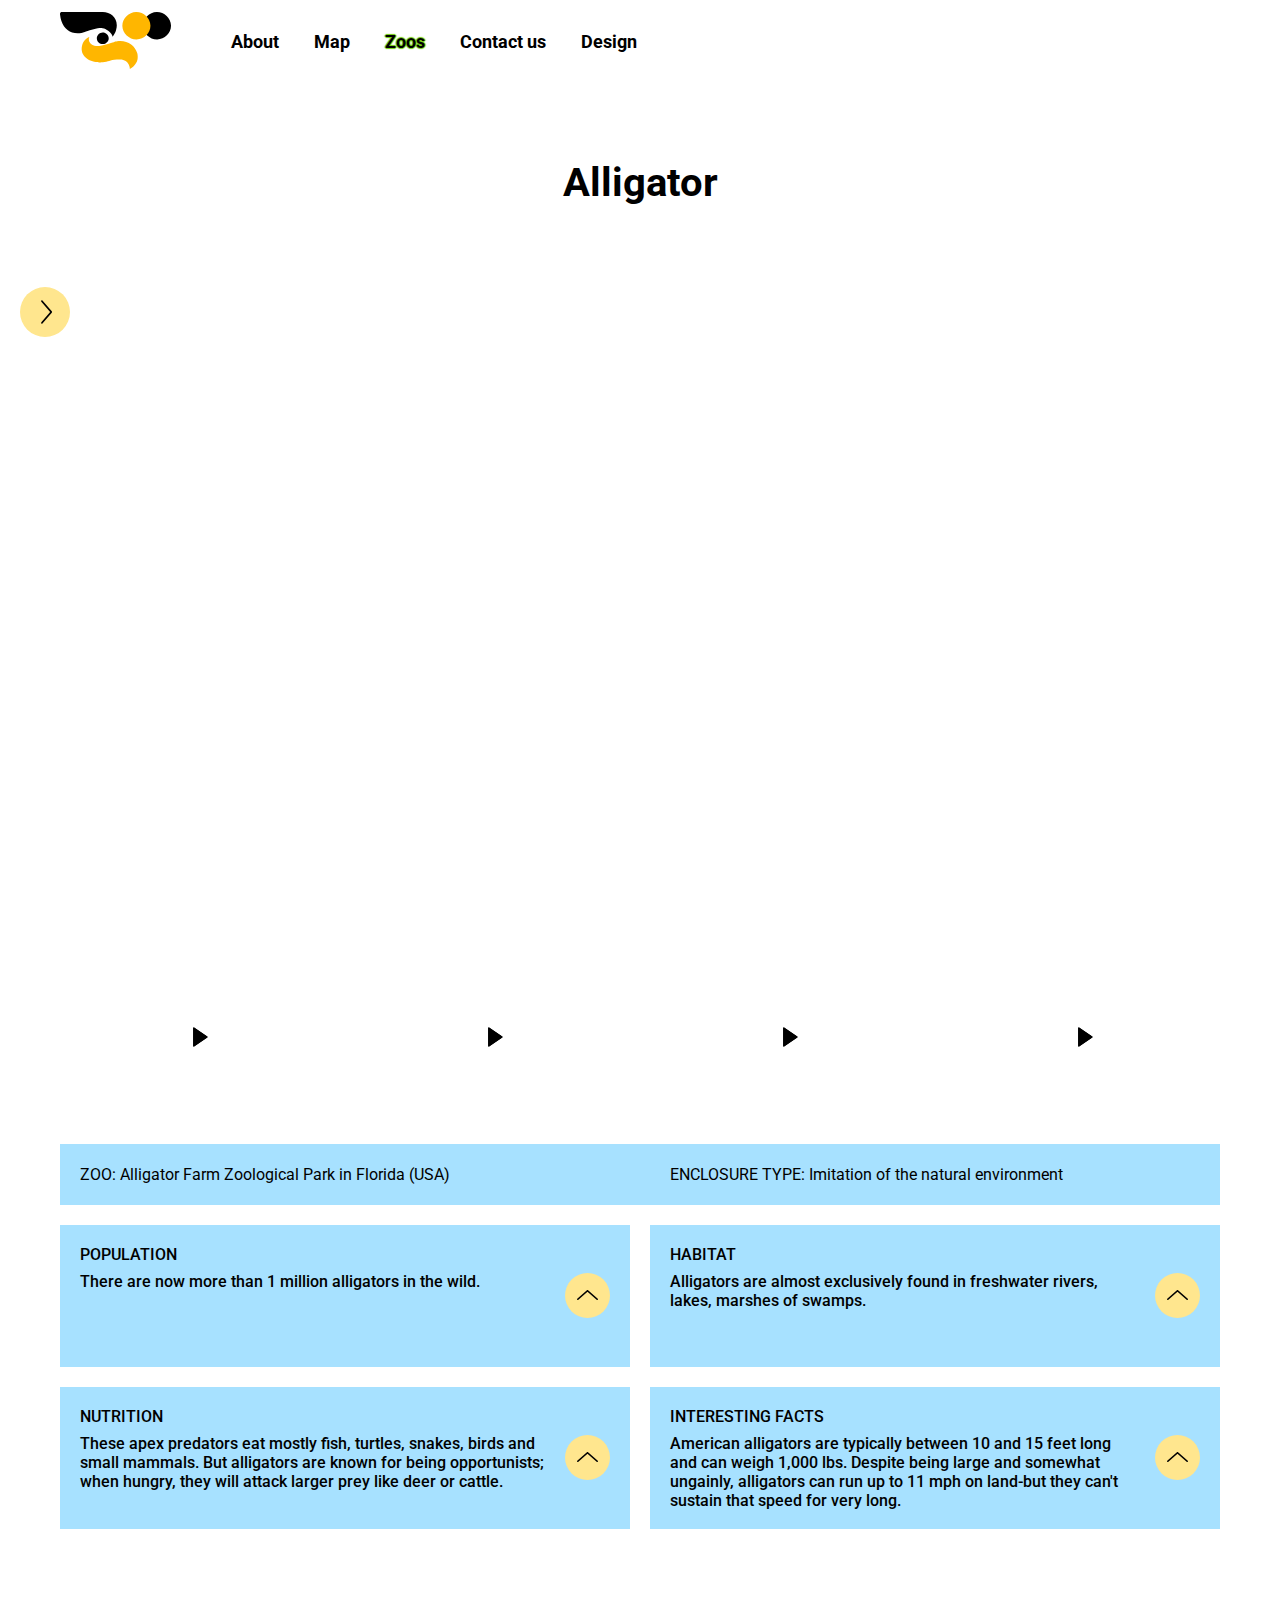
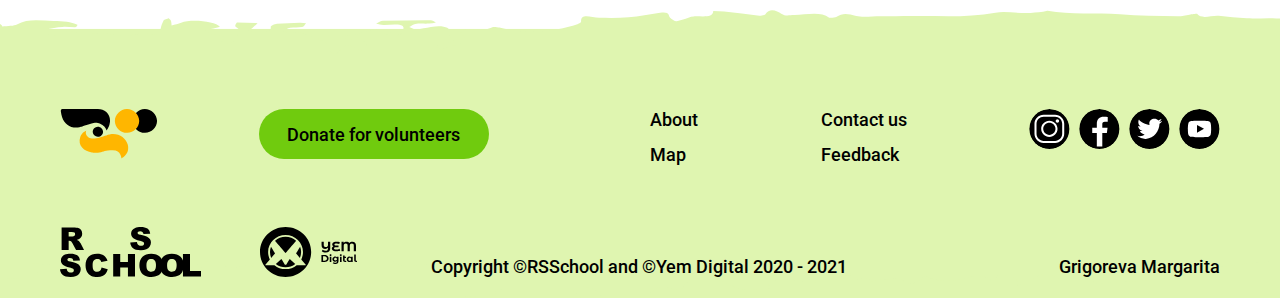
==== pages/alligator.html @ 7d09bd79 "init: add project layout files" ====
<!DOCTYPE html>
<html lang="en">
<head>
  <meta charset="utf-8">
  <meta name="viewport" content="width=device-width, initial-scale=1.0">
  <meta http-equiv="X-UA-Compatible" content="IE=edge">
  <title>Online zoo - Alligator</title>
  <link rel="shortcut icon" href="../assets/favicon.png" type="image/png">
  <link rel="stylesheet" href="./zoos.css">
  <link rel="stylesheet" href="https://fonts.googleapis.com/css2?family=Open+Sans&family=Roboto&display=swap">
</head>
<body>
  <header class="header">
    <div class="container">
      <div class="header__inner">
        <div class="header__logo">
          <a href="../index.html"><img src="../assets/logo.svg" alt="Online zoo logo"></a>
          <h1>Online zoo</h1>
        </div>
        <nav class="nav">
          <a class="nav__link" href="../index.html">About</a>
          <a class="nav__link" href="./map.html">Map</a>
          <a class="nav__link active" href="#">Zoos</a>
          <a class="nav__link" href="./404.html">Contact us</a>
          <a class="nav__link" href="https://www.figma.com/file/aBvQMVmI665DtzprpiniuH/online-zoo" target="_blank">Design</a>
        </nav>
        <button class="burger"><img src="../assets/burger.svg" alt="burger"></button>
      </div>
    </div>
  </header>
  <aside class="aside">
    <div class="aside__nav aside__tooltip">
      <img src="./assets/aside-alligator-active.png" alt="Alligator">
      <span class="aside__tooltiptext">ALLIGATOR, Florida, USA</span>
    </div>
    <div class="aside__nav aside__tooltip">
      <a href="./panda.html"><img src="./assets/aside-panda.png" alt="Panda"></a>
      <span class="aside__tooltiptext">PANDA,<br>China</span>
    </div>
    <div class="aside__nav aside__tooltip">
      <a href="./eagle.html"><img src="./assets/aside-eagle.png" alt="Eagle"></a>
      <span class="aside__tooltiptext">EAGLE, California, USA</span>
    </div>
    <div class="aside__nav aside__tooltip">
      <a href="./gorilla.html"><img src="./assets/aside-gorilla.png" alt="Gorilla"></a>
      <span class="aside__tooltiptext">GORILLA, Eastern DRC</span>
    </div>
    <div class="aside__nav aside__tooltip">
      <a href="../index.html#feed"><img class="feed" src="./assets/aside-feed.svg" alt="Feed"></a>
      <span class="aside__tooltiptext">Pay<br>and feed</span>
    </div>
  </aside>
  <button class="aside__btn"><img class="menu" src="../assets/arrow-right.svg" alt="arrow"></button>
  <main class="main">
    <div class="container">
      <h2>Alligator</h2>
      <div class="animal">
        <iframe width="1160" height="653" src="https://www.youtube.com/embed/LHtzZf4T7xw?si=VNmzpisFEjbjn2ty" title="YouTube video player" allow="accelerometer; autoplay; clipboard-write; encrypted-media; gyroscope; picture-in-picture" allowfullscreen></iframe>
      </div>
      <div class="preview">
        <div class="animal__small">
          <iframe width="275" height="155" src="https://www.youtube.com/embed/SBeAji2YurQ" title="YouTube video player" allow="accelerometer; autoplay; clipboard-write; encrypted-media; gyroscope; picture-in-picture" allowfullscreen></iframe>
          <div class="overlay">
            <button class="overlay__btn"></button>
            <p>Life</p>
          </div>
        </div>
        <div class="animal__small">
          <iframe width="275" height="155" src="https://www.youtube.com/embed/IL4P-P6E9Ak" title="YouTube video player" allow="accelerometer; autoplay; clipboard-write; encrypted-media; gyroscope; picture-in-picture" allowfullscreen></iframe>
          <div class="overlay">
            <button class="overlay__btn"></button>
            <p>Life</p>
          </div>
        </div>
        <div class="animal__small">
          <iframe width="275" height="155" src="https://www.youtube.com/embed/C4Ioqoo_Ao8" title="YouTube video player" allow="accelerometer; autoplay; clipboard-write; encrypted-media; gyroscope; picture-in-picture" allowfullscreen></iframe>
          <div class="overlay">
            <button class="overlay__btn"></button>
            <p>Life</p>
          </div>
        </div>
        <div class="animal__small">
          <iframe width="275" height="155" src="https://www.youtube.com/embed/jGOgAIYVVQE" title="YouTube video player" allow="accelerometer; autoplay; clipboard-write; encrypted-media; gyroscope; picture-in-picture" allowfullscreen></iframe>
          <div class="overlay">
            <button class="overlay__btn"></button>
            <p>Life</p>
          </div>
        </div>
      </div>
      <div class="information">
        <div class="information__intro">
          <div class="information__block">
            <p>ZOO: Alligator Farm Zoological Park in Florida (USA)</p>
          </div>
          <div class="information__block">
            <p>ENCLOSURE TYPE: Imitation of the natural environment</p>
          </div>
        </div>
        <div class="accordion">
          <div class="accordion__item">
            <div class="accordion__header">
              <div class="accordion__title">POPULATION</div>
            </div>
            <div class="accordion__content">
              <p>There are now more than 1 million alligators in the wild.</p>
            </div>
          </div>
          <button class="accordion__btn"><img src="./assets/spoiler-close-arrow.svg" alt="Arrow"></button>
        </div>
        <div class="accordion">
          <div class="accordion__item">
            <div class="accordion__header">
              <div class="accordion__title">HABITAT</div>
            </div>
            <div class="accordion__content">
              <p>Alligators are almost exclusively found in freshwater rivers, lakes, marshes of swamps.</p>
            </div>
          </div>
          <button class="accordion__btn"><img src="./assets/spoiler-close-arrow.svg" alt="Arrow"></button>
        </div>
        <div class="accordion">
          <div class="accordion__item">
            <div class="accordion__header">
              <div class="accordion__title">NUTRITION</div>
            </div>
            <div class="accordion__content">
              <p>These apex predators eat mostly fish, turtles, snakes, birds and small mammals. But alligators are known for being opportunists; when hungry, they will attack larger prey like deer or cattle.</p>
            </div>
          </div>
          <button class="accordion__btn"><img src="./assets/spoiler-close-arrow.svg" alt="Arrow"></button>
        </div>
        <div class="accordion">
          <div class="accordion__item">
            <div class="accordion__header">
              <div class="accordion__title">INTERESTING FACTS</div>
            </div>
            <div class="accordion__content">
              <p>American alligators are typically between 10 and 15 feet long and can weigh 1,000 lbs. Despite being large and somewhat ungainly, alligators can run up to 11 mph on land-but they can't sustain that speed for very long.</p>
            </div>
          </div>
          <button class="accordion__btn"><img src="./assets/spoiler-close-arrow.svg" alt="Arrow"></button>
        </div>
      </div>
    </div>
  </main>
  <footer class="footer">
    <div class="container">
      <div class="footer__top">
        <a class="footer__logo" href="../index.html"><img src="../assets/footer-logo-zoo.svg" alt="Online zoo footer logo"></a>
        <button class="btn donate__btn">Donate for volunteers</button>
        <div class="footer__nav">
          <a class="footer__link" href="../index.html">About</a>
          <a class="footer__link" href="./map.html">Map</a>
        </div>
        <div class="footer__nav">
          <a class="footer__link" href="./404.html">Contact us</a>
          <a class="footer__link" href="../index.html#testimonials">Feedback</a>
        </div>
        <div class="social">
          <a href="https://www.instagram.com/" target="_blank"><img src="../assets/footer-icon-instagram.svg" alt="Insagram"></a>
          <a href="https://www.facebook.com/" target="_blank"><img src="../assets/footer-icon-facebook.svg" alt="Facebook"></a>
          <a href="https://twitter.com/" target="_blank"><img src="../assets/footer-icon-twitter.svg" alt="Twitter"></a>
          <a href="https://www.youtube.com/" target="_blank"><img src="../assets/footer-icon-youtube.svg" alt="Youtube"></a>
        </div>
      </div>
      <div class="footer__bottom">
        <div class="rs-logo tooltip">
          <img src="../assets/footer-logo-rs.svg" alt="RSSchool logo">
          <span class="tooltiptext">RSSchool</span>
        </div>
        <div class="yem-logo tooltip">
          <img src="../assets/footer-logo-yem.svg" alt="Yem Digital logo">
          <span class="tooltiptext">Yem Digital</span>
        </div>
        <button class="btn donate__btn-mobile">Donate for volunteers</button>
        <div class="copyright">
          <span>Copyright &copy;RSSchool <span class="copy__and">and </span>&copy;Yem Digital 2020 - 2021</span>
          <span>Grigoreva Margarita</span>
        </div>
      </div>
    </div>
  </footer>
</body>
</html>
---- pages/zoos.css ----
*,
*::before,
*::after {
  margin: 0;
  padding: 0;
  box-sizing: border-box;
  outline: none;
}

body {
  font-family: "Roboto", Arial, Helvetica, sans-serif;
  color: #000;
}

h1 {
  width: 1px;
  height: 1px;
  overflow: hidden;
}

.container {
  margin: 0 auto;
  width: 100%;
  max-width: 1160px;
  height: inherit;
  overflow: hidden;
}

.header {
  width: 100%;
  height: 80px;
  position: absolute;
  top: 0;
  left: 0;
  z-index: 1000;
}

.header__inner {
  padding-top: 12px;
  display: flex;
  align-items: center;
}

.nav {
  margin-left: 59px;
  display: flex;
  font-size: 18px;
  font-weight: 700;
}

.nav__link {
  margin-top: -3px;
  margin-right: 35px;
  text-decoration: none;
  color: #000;
  transition: 0.3s ease-in-out;
}

.nav__link:last-child {
  margin-right: 0;
}

.active {
  pointer-events: none;
}

.nav__link:nth-child(3) {
  text-shadow: 1px 0 1px #70CB0E,
  0 1px 1px #70CB0E,
  -1px 0 1px #70CB0E,
  0 -1px 1px #70CB0E;
}

.nav__link:hover {
  text-shadow: 1px 0 1px #70CB0E,
  0 1px 1px #70CB0E,
  -1px 0 1px #70CB0E,
  0 -1px 1px #70CB0E;
}

.burger {
  display: none;
  vertical-align: top;
  margin-left: auto;
  background: none;
  border: none;
  cursor: pointer;
  transition: 0.2s ease-in-out;
}

.aside {
  position: fixed;
  top: 287px;
  left: 0;
  width: 100px;
  height: 378px;
  padding: 6px 6px 5px 0;
  display: flex;
  flex-direction: column;
  justify-content: space-evenly;
  align-items: center;
  background: url(./assets/aside-bg.svg) no-repeat center top / auto;
  z-index: 1000;
}

.aside__tooltip {
  position: relative;
  display: inline-block;
}

.aside__tooltip .aside__tooltiptext {
  visibility: hidden;
  width: 121px;
  background-color: #70CB0E;
  color: #000;
  text-align: center;
  padding: 5px 0;
  top: 5px;
  left: 109%;
  position: absolute;
  z-index: 1;
}

.aside__tooltip:hover .aside__tooltiptext {
  visibility: visible;
}

.aside__tooltip .aside__tooltiptext::after {
  content: " ";
  position: absolute;
  top: 50%;
  right: 100%;
  margin-top: -5px;
  border-width: 5px;
  border-style: solid;
  border-color: transparent #70CB0E transparent transparent;
}

.aside__tooltip span {
  font-size: 16px;
  font-weight: 500;
}

.aside__nav {
  position: relative;
  width: 65px;
  height: 65px;
}

.aside__nav:last-child {
  background: #70CB0E;
  border: 2px solid #fff;
  border-radius: 50%;
}

.feed {
  position: absolute;
  top: 9px;
  left: 11px;
}

h2 {
  margin-top: 159px;
  text-align: center;
  font-size: 40px;
  font-weight: 700;
  color: #000;
}

.animal {
  margin-top: 80px;
  text-align: center;
}

.aside__btn {
  position: fixed;
  top: 287px;
  left: 20px;
  display: inline-block;
  vertical-align: top;
  border: none;
  background: none;
  cursor: pointer;
  z-index: 1000;
}

.menu {
  display: none;
  width: 50px;
}

.preview {
  margin-top: 16px;
  display: flex;
  justify-content: space-between;
}

iframe {
  border: none;
}

.animal__small {
  position: relative;
}

.overlay {
  position: absolute;
  top: 0;
  left: 0;
  width: 275px;
  height: 155px;
  display: flex;
  flex-direction: column;
  justify-content: flex-end;
  color: #fff;
}

.overlay__btn {
  position: absolute;
  display: inline-block;
  vertical-align: top;
  top: 60px;
  left: 120px;
  width: 36px;
  height: 36px;
  border: none;
  border-radius: 50%;
  background: url(./assets/overlay-play-btn.svg) no-repeat center / cover;
  cursor: pointer;
  transition: 0.2s ease-in-out;
}

.overlay__btn:hover {
  box-shadow: 0 0 25px 5px #70CB0E;
}

.overlay__btn:active {
  box-shadow: 0 0 25px 7px yellow;
}

.overlay p {
  padding: 0 0 9px 16px;
  font-size: 16px;
  font-weight: 500;
}

.information {
  margin-top: 26px;
  display: flex;
  flex-wrap: wrap;
  justify-content: space-between;
  align-items: center;
}

.information__intro {
  display: flex;
  justify-content: space-between;
  background: #A7E1FF;
}

.information__block {
  margin-left: 20px;
  width: 570px;
  height: 61px;
  display: flex;
  align-items: center;
}

.accordion {
  margin-top: 20px;
  width: 570px;
  min-height: 61px;
  display: flex;
  justify-content: space-between;
  align-items: center;
  font-size: 16px;
  font-weight: 500;
  background: #A7E1FF;
}

.accordion__header {
  display: flex;
  justify-content: space-between;
  align-items: center;
  margin: 20px 0 20px 20px;
}

.accordion__btn {
  margin: 2px 20px 0 0;
  border: none;
  background: none;
  cursor: pointer;
}

.accordion__content {
  margin: -12px 14px 20px 20px;
  height: 75px;
}

.btn {
  display: inline-block;
  vertical-align: top;
  font-family: inherit;
  font-size: 18px;
  font-weight: 500;
  background: #70CB0E;
  border: none;
  border-radius: 30px;
  cursor: pointer;
  transition: 0.2s ease-in-out;
}

.btn:hover {
  background: #5db400;
}

.btn:active {
  background: #5db400;
  box-shadow: inset 0 0 20px -5px #000;
  color: yellow;
  text-shadow: 0 0 15px #fff;
}

.donate__btn {
  margin: 0 39px 0 -22px;
  width: 230px;
  height: 50px;
}

.feed__btn {
  display: none;
}

.footer {
  margin-top: 81px;
  height: 288px;
  background: url(../assets/footer-bg.svg) no-repeat center top / cover;
}

.footer__top {
  margin-top: 99px;
  display: flex;
  justify-content: space-between;
}

.donate__btn-mobile {
  display: none;
}

.footer__nav {
  display: flex;
  flex-direction: column;
  justify-content: space-between;
}

.footer__link {
  padding-bottom: 14px;
  font-size: 18px;
  font-weight: 500;
  text-decoration: none;
  color: #000;
  transition: 0.3s ease-in-out;
}

.footer__link:hover {
  text-shadow: 1px 0 1px #70CB0E,
  0 1px 1px #70CB0E,
  -1px 0 1px #70CB0E,
  0 -1px 1px #70CB0E;
}

.social {
  width: 191px;
  display: flex;
  justify-content: space-between;
}

.social img {
  width: 41px;
  border-radius: 50%;
  transition: 0.3s ease-in-out;
}

.social img:hover {
  box-shadow:  -3px -1px 10px 0 #70CB0E;
}

.footer__bottom {
  margin-top: 48px;
  display: flex;
  justify-content: space-between;
  flex-wrap: wrap;
}

.copyright {
  margin-left: 15px;
  width: 68%;
  display: flex;
  justify-content: space-between;
  padding-top: 29px;
  font-size: 18px;
  font-weight: 500;
}

.tooltip {
  position: relative;
  display: inline-block;
}

.tooltip .tooltiptext {
  visibility: hidden;
  width: 98px;
  background-color: #70CB0E;
  color: #000;
  text-align: center;
  padding: 5px 0;
  bottom: 108%;
  left: 50%;
  margin-left: -49px;
  position: absolute;
  z-index: 1;
}

.tooltip:hover .tooltiptext {
  visibility: visible;
}

.tooltip .tooltiptext::after {
  content: " ";
  position: absolute;
  top: 100%;
  left: 50%;
  margin-left: -5px;
  border-width: 5px;
  border-style: solid;
  border-color: #70CB0E transparent transparent transparent;
}

.tooltip span {
  font-size: 16px;
  font-weight: 500;
}

@media screen and (max-width: 1324px) {
  .aside {
    display: none;
  }

  .menu {
    display: block;
  }
}

@media screen and (max-width: 1198px) {
  .container {
    width: 94%;
  }

  .animal {
    margin: 80px auto 0;
    width: 601px;
  }

  .animal iframe {
    width: 601px;
    height: 339px;
  }

  .preview {
    margin: 15px auto 0;
    width: 601px;
    flex-wrap: wrap;
    justify-content: space-between;
  }

  .animal__small iframe {
    margin-bottom: 16px;
    width: 290px;
    height: 167px;
  }

  .overlay {
    width: 290px;
    height: 167px;
  }

  .overlay__btn {
    top: 66px;
    left: 126px;
  }

  .information__intro {
    margin: -15px auto 0;
    width: 601px;
    height: 86px;
    flex-direction: column;
    justify-content: center;
  }

  .information__block {
    margin: 5px 20px;
    height: 10px;
    padding: 10px 0;
  }

  .accordion {
    margin: 20px auto 0;
    width: 601px;
  }
}

@media screen and (max-width: 955px) {
  .footer {
    height: 375px;
  }

  .copyright {
    width: 100%;
    margin-left: 0;
  }
}

@media screen and (max-width: 855px) {
  .donate__btn {
    display: none;
  }

  .donate__btn-mobile {
    display: block;
    width: 210px;
    height: 50px;
  }
}

@media screen and (max-width: 768px) {
  .nav {
    margin-left: 52px;
  }
}

@media screen and (max-width: 645px) {
  .footer__bottom {
    margin-top: 35px;
  }

  .copyright {
    margin-top: 7px;
    flex-direction: column-reverse;
    align-items: center;
  }

  .copyright span {
    padding-top: 10px;
  }
}

@media screen and (max-width: 637px) {
  .animal {
    width: 300px;
  }

  .animal iframe {
    width: 300px;
    height: 169px;
  }

  .feed__btn {
    display: block;
    margin: 16px auto 0;
    width: 300px;
    height: 51px;
  }

  .preview {
    margin-top: 20px;
    width: 300px;
  }

  .animal__small iframe {
    width: 140px;
    height: 82px;
  }

  .overlay {
    width: 140px;
    height: 82px;
  }

  .overlay__btn {
    top: 23px;
    left: 51px;
  }

  .information__intro {
    width: 300px;
    height: 131px;
  }

  .information__block {
    height: 43px;
  }

  .information__block p {
    width: 250px;
  }

  .accordion {
    width: 300px;
    height: 250px;
  }

  .accordion__title {
    margin-top: -215px;
  }

  .accordion__content p {
    margin-top: -110px;
    width: 200px;
  }
}

@media screen and (max-width: 606px) {
  .nav {
    margin-left: 22px;
  }
}

@media screen and (max-width: 575px) {
  .nav {
    display: none;
  }

  .burger {
    display: inline-block;
    margin-top: -5px;
  }

  .footer {
    height: 761px;
  }

  .footer__top {
    flex-direction: column;
    align-items: center;
    text-align: center;
  }

  .footer__logo {
    margin-bottom: 45px;
  }

  .donate__btn-mobile {
    display: none;
  }

  .donate__btn {
    display: block;
    order: 1;
    margin: 36px 0 0 0;
    width: 208px;
  }

  .social {
    order: 2;
    margin-top: 50px;
  }

  .footer__bottom {
    margin-top: 45px;
    justify-content: center;
  }

  .rs-logo {
    margin-right: 60px;
  }

  .copyright span {
    width: 218px;
    text-align: center;
  }

  .copy__and {
    display: none;
  }
}
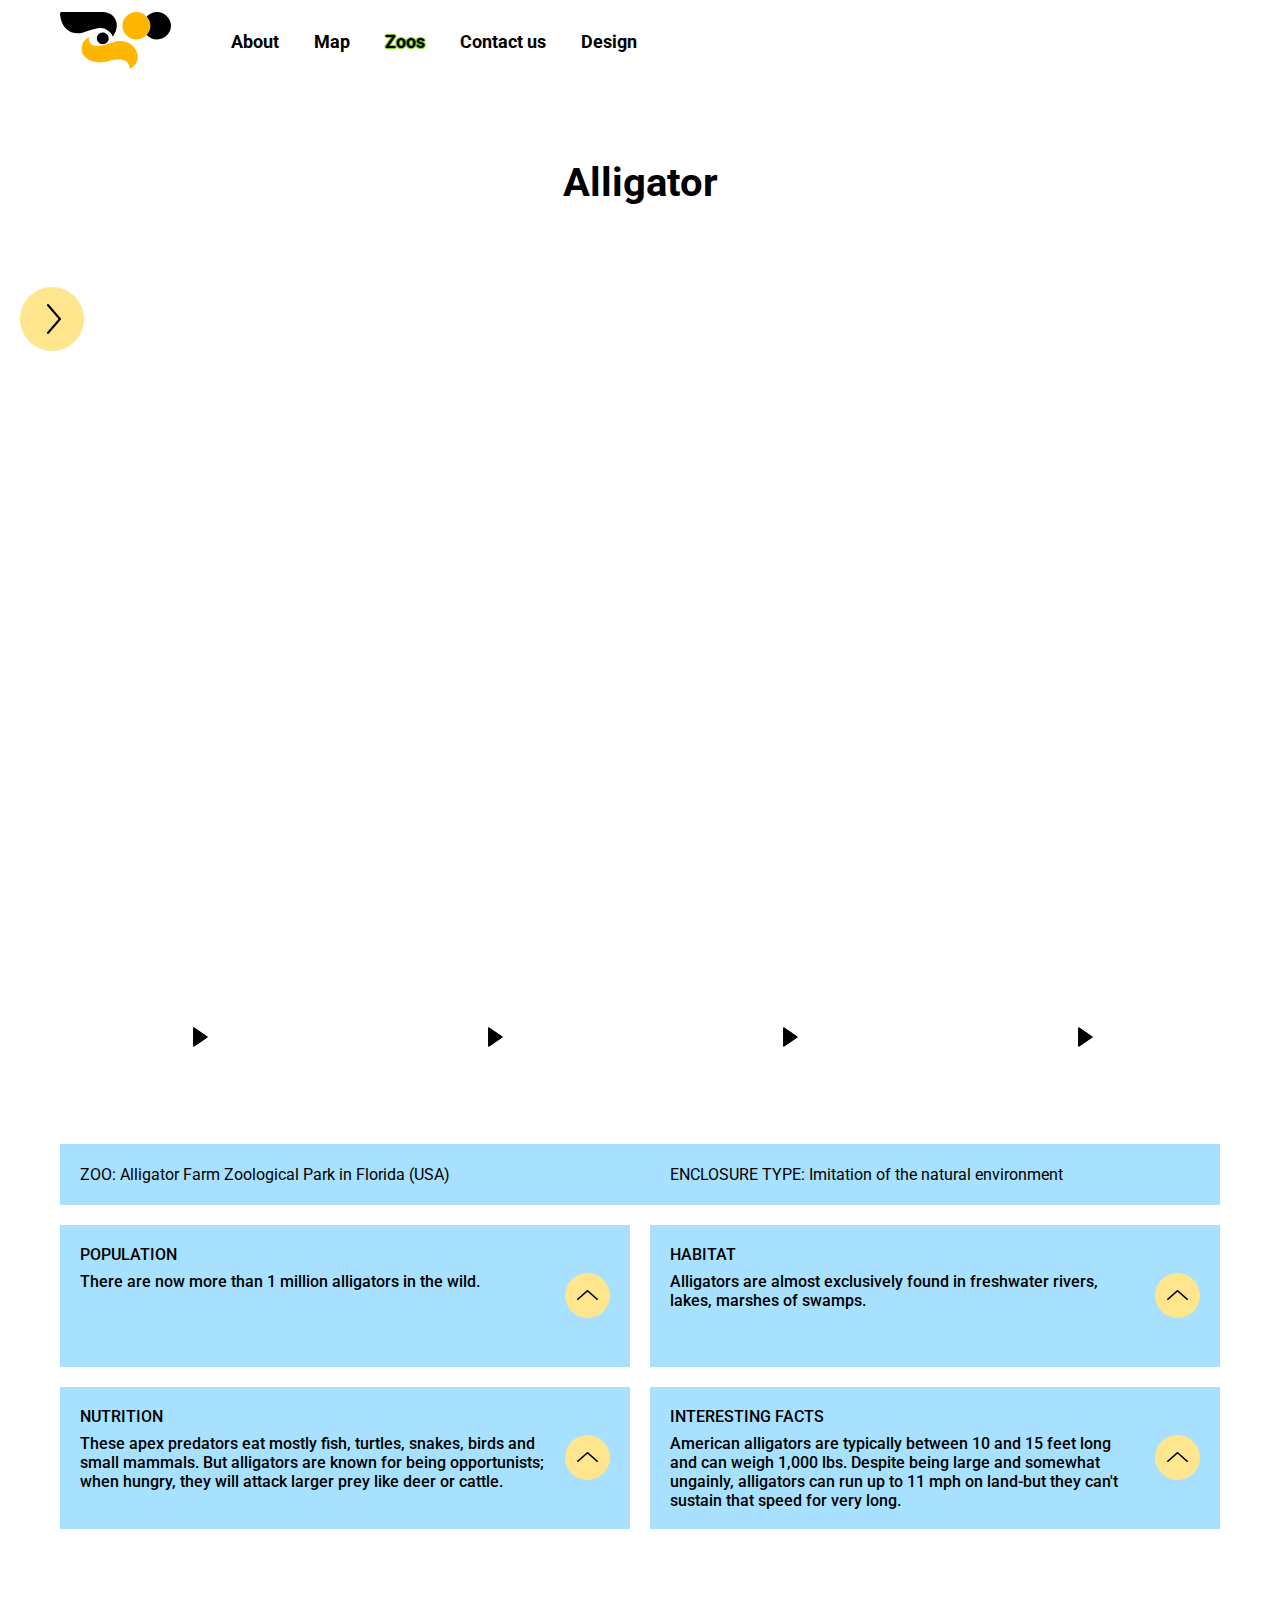
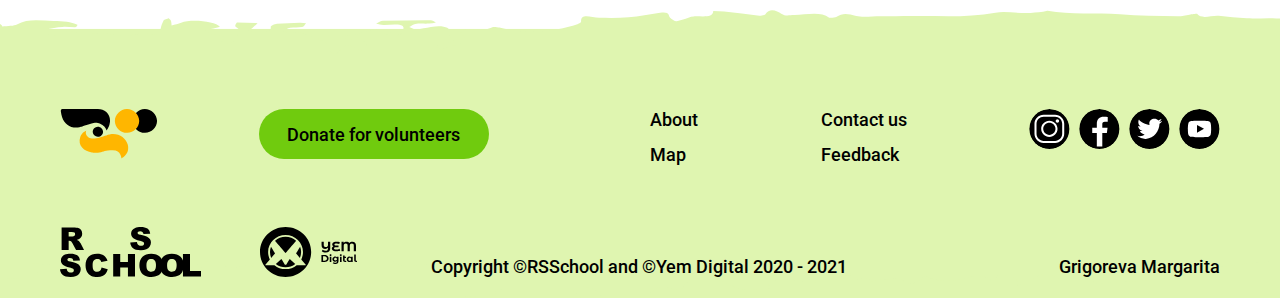
==== commit 10c5e39a: "feat: add aside-menu" ====
--- a/pages/alligator.html
+++ b/pages/alligator.html
@@ -6,6 +6,7 @@
   <meta http-equiv="X-UA-Compatible" content="IE=edge">
   <title>Online zoo - Alligator</title>
   <link rel="shortcut icon" href="../assets/favicon.png" type="image/png">
+  <link rel="stylesheet" href="../style.css">
   <link rel="stylesheet" href="./zoos.css">
   <link rel="stylesheet" href="https://fonts.googleapis.com/css2?family=Open+Sans&family=Roboto&display=swap">
 </head>
@@ -17,14 +18,17 @@
           <a href="../index.html"><img src="../assets/logo.svg" alt="Online zoo logo"></a>
           <h1>Online zoo</h1>
         </div>
+        <div class="burger">
+          <span></span>
+        </div>
         <nav class="nav">
           <a class="nav__link" href="../index.html">About</a>
           <a class="nav__link" href="./map.html">Map</a>
-          <a class="nav__link active" href="#">Zoos</a>
+          <a class="nav__link active-link" href="#">Zoos</a>
           <a class="nav__link" href="./404.html">Contact us</a>
           <a class="nav__link" href="https://www.figma.com/file/aBvQMVmI665DtzprpiniuH/online-zoo" target="_blank">Design</a>
         </nav>
-        <button class="burger"><img src="../assets/burger.svg" alt="burger"></button>
+        <!-- <button class="burger"><img src="../assets/burger.svg" alt="burger"></button> -->
       </div>
     </div>
   </header>
@@ -57,6 +61,7 @@
       <div class="animal">
         <iframe width="1160" height="653" src="https://www.youtube.com/embed/LHtzZf4T7xw?si=VNmzpisFEjbjn2ty" title="YouTube video player" allow="accelerometer; autoplay; clipboard-write; encrypted-media; gyroscope; picture-in-picture" allowfullscreen></iframe>
       </div>
+      <button class="btn feed__btn">Feed</button>
       <div class="preview">
         <div class="animal__small">
           <iframe width="275" height="155" src="https://www.youtube.com/embed/SBeAji2YurQ" title="YouTube video player" allow="accelerometer; autoplay; clipboard-write; encrypted-media; gyroscope; picture-in-picture" allowfullscreen></iframe>
@@ -180,5 +185,7 @@
       </div>
     </div>
   </footer>
+  <script src="../script.js"></script>
+  <script src="zoos.js"></script>
 </body>
 </html>
--- a/style.css
+++ b/style.css
@@ -0,0 +1,1071 @@
+*,
+*::before,
+*::after {
+  margin: 0;
+  padding: 0;
+  box-sizing: border-box;
+  outline: none;
+}
+
+@font-face {
+  font-family: "SceneW01-Black";
+  src: url("./assets/fonts/SceneW01-Black.ttf") format("truetype");
+  font-weight: normal;
+  font-style: normal;
+  font-display: swap;
+}
+
+body {
+  font-family: "Roboto", Arial, Helvetica, sans-serif;
+  color: #000;
+  -webkit-touch-callout: none;
+  -webkit-user-select: none;
+  -khtml-user-select: none;
+  -moz-user-select: none;
+  -ms-user-select: none;
+  user-select: none;
+  -webkit-tap-highlight-color: rgba(255, 255, 255, 0);
+  -webkit-tap-highlight-color: transparent;
+}
+
+h1 {
+  width: 1px;
+  height: 1px;
+  overflow: hidden;
+}
+
+.container {
+  margin: 0 auto;
+  width: 100%;
+  max-width: 1160px;
+  height: inherit;
+  overflow: hidden;
+}
+
+.header {
+  width: 100%;
+  height: 80px;
+  position: absolute;
+  top: 0;
+  left: 0;
+  z-index: 10;
+}
+
+.header__inner {
+  padding-top: 12px;
+  display: flex;
+  align-items: center;
+}
+
+.nav {
+  display: flex;
+  margin-left: 59px;
+  font-size: 18px;
+  font-weight: 700;
+}
+
+.nav__link {
+  margin-top: -3px;
+  margin-right: 35px;
+  text-decoration: none;
+  color: #000;
+  transition: 0.3s ease-in-out;
+}
+
+.nav__link:last-child {
+  margin-right: 0;
+}
+
+.active-link {
+  text-shadow: 1px 0 1px #70CB0E,
+  0 1px 1px #70CB0E,
+  -1px 0 1px #70CB0E,
+  0 -1px 1px #70CB0E;
+  pointer-events: none;
+}
+
+.nav__link:hover {
+  text-shadow: 1px 0 1px #70CB0E,
+  0 1px 1px #70CB0E,
+  -1px 0 1px #70CB0E,
+  0 -1px 1px #70CB0E;
+}
+
+.intro {
+  padding-top: 80px;
+  height: 700px;
+  background: url(./assets/intro-bg.jpg) no-repeat center top / cover;
+}
+
+.intro__slogan {
+  margin-top: 130px;
+  width: 600px;
+  font-family:  "SceneW01-Black", "Roboto", Arial, Helvetica, sans-serif;
+  font-size: 70px;
+  font-weight: 900;
+  letter-spacing: 0.03em;
+  line-height: 121%;
+}
+
+.btn {
+  display: inline-block;
+  vertical-align: top;
+  font-family: inherit;
+  font-size: 18px;
+  font-weight: 500;
+  height: 51px;
+  background: #70CB0E;
+  border: none;
+  border-radius: 30px;
+  cursor: pointer;
+  transition: 0.3s ease-in-out;
+}
+
+.btn:hover {
+  background: #5db400;
+}
+
+.btn:active {
+  background: #5db400;
+  box-shadow: inset 0 0 20px -5px #000;
+  color: yellow;
+  text-shadow: 0 0 15px #fff;
+}
+
+.intro__btn {
+  margin-top: 50px;
+  position: relative;
+  width: 233px;
+  padding-left: 25px;
+  padding-top: 0;
+}
+
+.play-sign {
+  position: absolute;
+  top: 18px;
+  left: 91px;
+  width: 15px;
+  height: 15px;
+}
+
+.section__container {
+  margin: 0 auto;
+  width: 100%;
+  max-width: 1400px;
+  height: inherit;
+  overflow: hidden;
+}
+
+h2 {
+  text-align: center;
+  font-size: 40px;
+  font-weight: 700;
+  color: #000;
+}
+
+.about h2 {
+  margin-top: 99px;
+}
+
+.gallery-container {
+  background: url("./assets/how-it-works-bg.jpg") no-repeat center top / cover;
+}
+
+.gallery {
+  margin: 29px auto 0;
+  min-height: 549px;
+  display: flex;
+  justify-content: center;
+  align-items: center;
+}
+
+.gallery li {
+  display: flex;
+}
+
+.gallery img {
+  cursor: pointer;
+  transition: 0.3s ease-in-out;
+}
+
+.gallery img:hover {
+  transform: scale(1.03);
+  box-shadow: 0 0 15px 0 #70CB0E;
+}
+
+.eagle {
+  margin-right: -42px;
+  width: 272px;
+  z-index: 1;
+}
+
+.tiger {
+  margin-right: -29px;
+  width: 310px;
+  z-index: 10;
+}
+
+.panda {
+  width: 350px;
+  z-index: 100;
+}
+
+.gorilla {
+  margin-left: -29px;
+  width: 310px;
+  z-index: 10;
+}
+
+.elephant {
+  margin-left: -42px;
+  width: 272px;
+  z-index: 1;
+}
+
+.about__text {
+  margin: 32px auto;
+  width: 933px;
+  height: 126px;
+  text-align: center;
+  font-size: 16px;
+  font-weight: 500;
+  line-height: 133%;
+}
+
+.about__text-mobile {
+  display: none;
+}
+
+.zoo {
+  text-align: center;
+}
+
+.zoo h2 {
+  margin-top: 168px;
+}
+
+.zoo__slider {
+  margin-top: 80px;
+  display: flex;
+  justify-content: space-between;
+  align-items: center;
+}
+
+.slider-btn {
+  border: none;
+  background: none;
+  cursor: pointer;
+  transition: 0.3s;
+}
+
+.slider-btn:hover {
+  filter: hue-rotate(30deg);
+}
+
+.slider__btn-mobile {
+  display: none;
+}
+
+.arrow-mobile {
+  margin: 29px 8px;
+  border: none;
+  background: none;
+  cursor: pointer;
+  transition: 0.3s;
+}
+
+.arrow-mobile:hover {
+  filter: hue-rotate(30deg);
+}
+
+.pets {
+  height: 630px;
+  display: flex;
+  flex-direction: column;
+  justify-content: space-between;
+  align-items: center;
+}
+
+.pet__link:first-child {
+  margin-bottom: 30px;
+}
+
+.pet__link {
+  position: relative;
+  transition: 0.3s ease-in-out;
+}
+
+.pet__link a {
+  display: flex;
+  justify-content: center;
+}
+
+.pets__img {
+  width: 230px;
+  transition: 0.3s ease-in-out;
+}
+
+.pet__link:hover {
+  transform: scale(1.03);
+  box-shadow: 0 0 15px 0 #70CB0E;
+  cursor: pointer;
+}
+
+.pet__link span {
+  position: absolute;
+  top: 14px;
+  color: #fff;
+}
+
+.zoo__link {
+  margin: 49px auto 0;
+  padding: 15px;
+  width: 286px;
+  color: inherit;
+  text-align: center;
+  text-decoration: none;
+}
+
+.pay h2 {
+  margin-top: 199px;
+}
+
+.instruction {
+  position: relative;
+  margin: 80px auto 0;
+  max-width: 1051px;
+  display: flex;
+  flex-wrap: wrap;
+  justify-content: space-between;
+}
+
+.pay-arrows {
+  position: absolute;
+  top: -195px;
+  left: 212px;
+}
+
+.pay-arrows-640 {
+  display: none;
+}
+
+.pay-arrows-320 {
+  display: none;
+}
+
+.pay-step {
+  position: relative;
+}
+
+.pay-step p {
+  position: absolute;
+  top: 238px;
+  font-weight: 500;
+  text-align: center;
+}
+
+.testimonials {
+  text-align: center;
+}
+
+.testimonials h2 {
+  margin-top: 192px;
+}
+
+.testimonials__slider {
+  margin: 82px auto 0;
+  display: flex;
+  justify-content: space-between;
+  align-items: center;
+}
+
+.feedback {
+  position: relative;
+  background: #A7E1FF;
+  width: 233px;
+  height: 369px;
+  display: flex;
+  justify-content: flex-start;
+  flex-wrap: wrap;
+}
+
+.feedback__photo {
+  margin: 20px 10px 0 21px;
+  width: 52px;
+  height: 52px;
+}
+
+.author {
+  margin-top: 28px;
+  text-align: left;
+}
+
+.author p {
+  font-weight: 700;
+}
+
+.author__coin {
+  margin-right: -1px;
+  padding-top: 5px;
+  vertical-align: top;
+}
+
+.author span {
+  font-size: 12px;
+  font-weight: 700;
+}
+
+.feedback__text {
+  position: absolute;
+  top: 90px;
+  margin: 2px 19px 0 21px;
+  text-align: left;
+  font-weight: 500;
+  line-height: 19px;
+}
+
+.feedback__btn {
+  margin: 48px auto 0;
+  width: 246px;
+}
+
+.footer {
+  margin-top: 81px;
+  height: 288px;
+  background: url(./assets/footer-bg.svg) no-repeat center top / cover;
+}
+
+.footer__top {
+  margin-top: 99px;
+  display: flex;
+  justify-content: space-between;
+}
+
+.donate__btn {
+  margin: 0 39px 0 -22px;
+  width: 230px;
+  height: 50px;
+}
+
+.donate__btn-mobile {
+  display: none;
+}
+
+.footer__nav {
+  display: flex;
+  flex-direction: column;
+  justify-content: space-between;
+}
+
+.footer__link {
+  padding-bottom: 14px;
+  font-size: 18px;
+  font-weight: 500;
+  text-decoration: none;
+  color: #000;
+  transition: 0.3s ease-in-out;
+}
+
+.footer__link:hover {
+  text-shadow: 1px 0 1px #70CB0E,
+  0 1px 1px #70CB0E,
+  -1px 0 1px #70CB0E,
+  0 -1px 1px #70CB0E;
+}
+
+.social {
+  width: 191px;
+  display: flex;
+  justify-content: space-between;
+}
+
+.social img {
+  width: 41px;
+  border-radius: 50%;
+  transition: 0.3s ease-in-out;
+}
+
+.social img:hover {
+  box-shadow:  -3px -1px 10px 0 #70CB0E;
+}
+
+.footer__bottom {
+  margin-top: 48px;
+  display: flex;
+  justify-content: space-between;
+  flex-wrap: wrap;
+}
+
+.copyright {
+  margin-left: 15px;
+  width: 68%;
+  display: flex;
+  justify-content: space-between;
+  padding-top: 29px;
+  font-size: 18px;
+  font-weight: 500;
+}
+
+.tooltip {
+  position: relative;
+  display: inline-block;
+}
+
+.tooltip .tooltiptext {
+  visibility: hidden;
+  width: 98px;
+  background-color: #70CB0E;
+  color: #000;
+  text-align: center;
+  padding: 5px 0;
+  bottom: 108%;
+  left: 50%;
+  margin-left: -49px;
+  position: absolute;
+  z-index: 1;
+}
+
+.tooltip:hover .tooltiptext {
+  visibility: visible;
+}
+
+.tooltip .tooltiptext::after {
+  content: " ";
+  position: absolute;
+  top: 100%;
+  left: 50%;
+  margin-left: -5px;
+  border-width: 5px;
+  border-style: solid;
+  border-color: #70CB0E transparent transparent transparent;
+}
+
+.tooltip span {
+  font-size: 16px;
+  font-weight: 500;
+}
+
+@media screen and (max-width: 1400px) {
+  /* .intro {
+    background-position-x: 48%;
+  } */
+
+  .section__container {
+    max-width: 1200px;
+  }
+
+  .eagle {
+    margin-right: -88px;
+  }
+
+  .tiger {
+    margin-right: -82px;
+  }
+
+  .panda {
+    width: 350px;
+    z-index: 100;
+  }
+
+  .gorilla {
+    margin-left: -82px;
+  }
+
+  .elephant {
+    margin-left: -88px;
+  }
+
+}
+
+@media screen and (max-width: 1195px) {
+  .container {
+    width: 94%;
+  }
+
+  .section__container {
+    max-width: 1200px;
+  }
+
+  .pet__link,
+  .feedback {
+    margin: 0 10px;
+  }
+
+  .zoo__slider,
+  .testimonials__slider{
+    justify-content: center;
+  }
+
+  .slider-btn {
+    display: none;
+  }
+
+  .slider__btn-mobile {
+    display: block;
+  }
+}
+
+@media screen and (max-width: 1155px) {
+  .intro__slogan {
+    margin-top: 71px;
+    width: 410px;
+    font-size: 50px;
+    line-height: 60px;
+  }
+
+  .intro__btn {
+    width: 187px;
+  }
+
+  .play-sign {
+    position: absolute;
+    top: 17px;
+    left: 68px;
+  }
+
+  .instruction {
+    margin-top: 93px;
+    max-width: 560px;
+    justify-content: center;
+  }
+
+  .pay-step {
+    margin: 0 -20px 15px;
+  }
+
+  .pay-step p {
+    left: 60px;
+    font-weight: 500;
+    width: 200px;
+    text-align: center;
+  }
+
+  .pay-arrows {
+    display: none;
+  }
+
+  .pay-arrows-640 {
+    display: block;
+    position: absolute;
+    top: -110px;
+    left: 79px;
+  }
+}
+
+@media screen and (max-width: 1055px) {
+  .pet__link {
+    width: 188px;
+    overflow: hidden;
+  }
+
+  .author {
+    margin-top: 20px;
+  }
+
+  .author p {
+    width: 95px;
+  }
+
+  .feedback {
+    width: 188px;
+    height: 427px;
+    overflow: hidden;
+  }
+}
+
+@media screen and (max-width: 955px) {
+  .about__text {
+    width: 535px;
+    height: 226px;
+  }
+
+  .about__text p {
+    display: none;
+  }
+
+  .about__text-mobile {
+    display: inline;
+  }
+
+  .footer {
+    height: 375px;
+  }
+
+  .copyright {
+    width: 100%;
+    margin-left: 0;
+  }
+}
+
+@media screen and (max-width: 855px) {
+  .tablet-cut {
+    display: none;
+  }
+
+  .zoo h2 {
+    margin-top: 151px;
+  }
+
+  .zoo__link {
+    margin-top: 19px;
+  }
+
+  .testimonials h2 {
+    margin-top: 198px;
+  }
+
+  .feedback__btn {
+    margin-top: 20px;
+    width: 225px;
+  }
+
+  .donate__btn {
+    display: none;
+  }
+
+  .donate__btn-mobile {
+    display: block;
+    width: 210px;
+    height: 50px;
+  }
+}
+
+@media screen and (max-width: 768px) {
+  .nav {
+    margin-left: 52px;
+  }
+
+  .intro {
+    background-position-x: 61%;
+  }
+}
+
+@media screen and (max-width: 645px) {
+  .footer {
+    margin-top: 79px;
+  }
+
+  .footer__bottom {
+    margin-top: 35px;
+  }
+
+  .copyright {
+    margin-top: 7px;
+    flex-direction: column-reverse;
+    align-items: center;
+  }
+
+  .copyright span {
+    padding-top: 10px;
+  }
+}
+
+@media screen and (max-width: 639px) {
+  .gallery {
+    flex-wrap: wrap;
+    justify-content: center;
+    align-items: center;
+    background: url("./assets/how-it-works-bg.jpg") no-repeat center top / cover;
+  }
+
+  .gallery img {
+    margin: 0;
+  }
+
+  .tiger-mobile {
+    order: -1;
+    z-index: 0;
+  }
+
+  .eagle {
+    width: 272px;
+    height: 398px;
+    transform: translate(-35px, 45px);
+    z-index: 100;
+  }
+
+  .panda {
+    width: 272px;
+    height: 398px;
+    transform: translate(35px, -25px);
+  }
+
+  .gorilla {
+    transform: translate(0, 25px);
+  }
+
+  .elephant {
+    display: none;
+  }
+
+  .mobile-cut {
+    display: none;
+  }
+
+  .testimonials__slider {
+    margin-bottom: -21px;
+    flex-direction: column;
+    justify-content: space-between;
+    align-items: center;
+  }
+
+  .feedback {
+    margin-bottom: 20px;
+    width: 300px;
+    height: 285px;
+  }
+
+  .author p {
+    width: 110px;
+  }
+
+  .feedback-sara {
+    height: 230px;
+  }
+}
+
+@media screen and (max-width: 606px) {
+  .nav {
+    margin-left: 22px;
+  }
+
+  .gallery {
+    position: relative;
+    margin: 25px auto 0;
+    width: 320px;
+  }
+
+  .eagle {
+    position: absolute;
+    width: 140px;
+    height: 215px;
+    top: 45px;
+    left: 185px;
+  }
+
+  .panda {
+    position: absolute;
+    width: 140px;
+    height: 215px;
+    top: 280px;
+    left: -5px;
+  }
+
+  .tiger {
+    position: absolute;
+    width: 160px;
+    height: 215px;
+    top: 55px;
+    left: 10px;
+  }
+
+  .gorilla {
+    position: absolute;
+    width: 160px;
+    height: 215px;
+    top: 265px;
+    left: 150px;
+  }
+
+  .about__text {
+    padding-top: 5px;
+    width: 290px;
+    min-height: 375px;
+  }
+
+  .zoo h2 {
+    margin-top: 196px;
+  }
+}
+
+@media screen and (max-width: 589px) {
+  .pay-arrows-640 {
+    display: none;
+  }
+
+  .pay-arrows-320 {
+    display: block;
+    margin: 34px 0px 0 150px;
+  }
+
+  .pay-step {
+    margin: -13px -20px 0;
+  }
+
+  /* for feeding hours visibility */
+  .instruction:last-child {
+    margin-bottom: 15px;
+  }
+}
+
+@media screen and (max-width: 575px) {
+  .nav {
+    margin: 0;
+    position: absolute;
+    top: 72px;
+    left: 40px;
+    display: inline-block;
+    width: 120px;
+    opacity: 0;
+    pointer-events: none;
+    transition: none;
+  }
+
+  .nav.active {
+    opacity: 1;
+    pointer-events: auto;
+    transition: .6s ease-in;
+  }
+
+  .nav__link {
+    display: inline-block;
+    margin: 17px 22px 0 0;
+  }
+
+  .header__inner {
+    justify-content: space-between;
+  }
+
+  .burger {
+    position: relative;
+    top: -4px;
+    width: 36px;
+    height: 37px;
+  }
+
+  .burger span {
+    position: absolute;
+    top: 16.5px;
+    left: 0;
+    width: 100%;
+    height: 2px;
+    border-radius: 2px;
+    background-color: #000;
+    transition: .3s;
+  }
+
+  .burger::before,
+  .burger::after {
+    content: '';
+    background-color: #000;
+    position: absolute;
+    left: 0;
+    width: 100%;
+    height: 2px;
+    border-radius: 2px;
+    transition: .3s;
+  }
+
+  .burger::before {
+    top: 6px;
+  }
+
+  .burger::after {
+    bottom: 8px;
+  }
+
+  .burger.active span {
+    transform: rotate(45deg);
+    top: 18px;
+  }
+
+  .burger.active::before {
+    transform: rotate(45deg);
+    top: 18px;
+  }
+
+  .burger.active::after {
+    transform: rotate(135deg);
+    bottom: 17px;
+  }
+
+  .intro {
+    background-position-x: 54%;
+  }
+
+  .intro__slogan {
+    width: 290px;
+    transition: .6s ease-in;
+  }
+
+  .intro__slogan.invisible {
+    opacity: 0;
+    transition: none;
+  }
+
+  .intro__btn {
+    width: 220px;
+  }
+
+  .play-sign {
+    position: absolute;
+    top: 17px;
+    left: 85px;
+  }
+
+  .footer {
+    height: 761px;
+  }
+
+  .footer__top {
+    flex-direction: column;
+    align-items: center;
+    text-align: center;
+  }
+
+  .footer__logo {
+    margin-bottom: 45px;
+  }
+
+  .donate__btn-mobile {
+    display: none;
+  }
+
+  .donate__btn {
+    display: block;
+    order: 1;
+    margin: 36px 0 0 0;
+    width: 208px;
+  }
+
+  .social {
+    order: 2;
+    margin-top: 50px;
+  }
+
+  .footer__bottom {
+    margin-top: 45px;
+    justify-content: center;
+  }
+
+  .rs-logo {
+    margin-right: 60px;
+  }
+
+  .copyright span {
+    width: 218px;
+    text-align: center;
+  }
+
+  .copy__and {
+    display: none;
+  }
+}
+
+@media screen and (max-width: 420px) {
+  .nav {
+    left: 33px;
+  }
+
+  .pet__link span {
+    width: 85px;
+  }
+
+  .pet__link{
+    width: 150px;
+  }
+
+  .zoo__link {
+    width: 299px;
+  }
+}
--- a/pages/zoos.css
+++ b/pages/zoos.css
@@ -1,4 +1,4 @@
-*,
+/* *,
 *::before,
 *::after {
   margin: 0;
@@ -32,7 +32,7 @@
   position: absolute;
   top: 0;
   left: 0;
-  z-index: 1000;
+  z-index: 10;
 }
 
 .header__inner {
@@ -60,15 +60,12 @@
   margin-right: 0;
 }
 
-.active {
-  pointer-events: none;
-}
-
-.nav__link:nth-child(3) {
+.active-link {
   text-shadow: 1px 0 1px #70CB0E,
   0 1px 1px #70CB0E,
   -1px 0 1px #70CB0E,
   0 -1px 1px #70CB0E;
+  pointer-events: none;
 }
 
 .nav__link:hover {
@@ -76,16 +73,20 @@
   0 1px 1px #70CB0E,
   -1px 0 1px #70CB0E,
   0 -1px 1px #70CB0E;
-}
-
-.burger {
+} */
+
+.aside__btn {
+  position: fixed;
+  top: 287px;
+  left: 20px;
+  width: 50px;
   display: none;
   vertical-align: top;
-  margin-left: auto;
+  border: none;
   background: none;
-  border: none;
   cursor: pointer;
-  transition: 0.2s ease-in-out;
+  z-index: 1;
+  transition: .7s;
 }
 
 .aside {
@@ -100,7 +101,8 @@
   justify-content: space-evenly;
   align-items: center;
   background: url(./assets/aside-bg.svg) no-repeat center top / auto;
-  z-index: 1000;
+  z-index: 20;
+  transition: .5s;
 }
 
 .aside__tooltip {
@@ -170,23 +172,6 @@
 .animal {
   margin-top: 80px;
   text-align: center;
-}
-
-.aside__btn {
-  position: fixed;
-  top: 287px;
-  left: 20px;
-  display: inline-block;
-  vertical-align: top;
-  border: none;
-  background: none;
-  cursor: pointer;
-  z-index: 1000;
-}
-
-.menu {
-  display: none;
-  width: 50px;
 }
 
 .preview {
@@ -443,11 +428,15 @@
 
 @media screen and (max-width: 1324px) {
   .aside {
-    display: none;
-  }
-
-  .menu {
-    display: block;
+    left: -210px;
+  }
+
+  .aside-visible {
+    left: 0;
+  }
+
+  .aside__btn {
+    display: inline-block;
   }
 }
 
@@ -627,12 +616,83 @@
 
 @media screen and (max-width: 575px) {
   .nav {
-    display: none;
+    margin: 0;
+    position: absolute;
+    top: 72px;
+    left: 40px;
+    display: inline-block;
+    width: 120px;
+    opacity: 0;
+    pointer-events: none;
+    transition: .6s;
+  }
+
+  .nav.active {
+    opacity: 1;
+    pointer-events: auto;
+    transition: .6s ease-in;
+  }
+
+  .nav__link {
+    display: inline-block;
+    margin: 17px 22px 0 0;
+  }
+
+  .header__inner {
+    justify-content: space-between;
   }
 
   .burger {
-    display: inline-block;
-    margin-top: -5px;
+    position: relative;
+    top: -4px;
+    width: 36px;
+    height: 37px;
+  }
+
+  .burger span {
+    position: absolute;
+    top: 16.5px;
+    left: 0;
+    width: 100%;
+    height: 2px;
+    border-radius: 2px;
+    background-color: #000;
+    transition: .3s;
+  }
+
+  .burger::before,
+  .burger::after {
+    content: '';
+    background-color: #000;
+    position: absolute;
+    left: 0;
+    width: 100%;
+    height: 2px;
+    border-radius: 2px;
+    transition: .3s;
+  }
+
+  .burger::before {
+    top: 6px;
+  }
+
+  .burger::after {
+    bottom: 8px;
+  }
+
+  .burger.active span {
+    transform: rotate(45deg);
+    top: 18px;
+  }
+
+  .burger.active::before {
+    transform: rotate(45deg);
+    top: 18px;
+  }
+
+  .burger.active::after {
+    transform: rotate(135deg);
+    bottom: 17px;
   }
 
   .footer {
@@ -683,3 +743,22 @@
     display: none;
   }
 }
+
+@media screen and (max-width: 420px) {
+  .nav {
+    left: 33px;
+  }
+
+  .aside__btn {
+    left: 9px;
+  }
+}
+
+@media screen and (max-width: 325px) {
+  .aside {
+    top: 73px;
+  }
+  .aside-visible {
+    left: -13px;
+  }
+}
